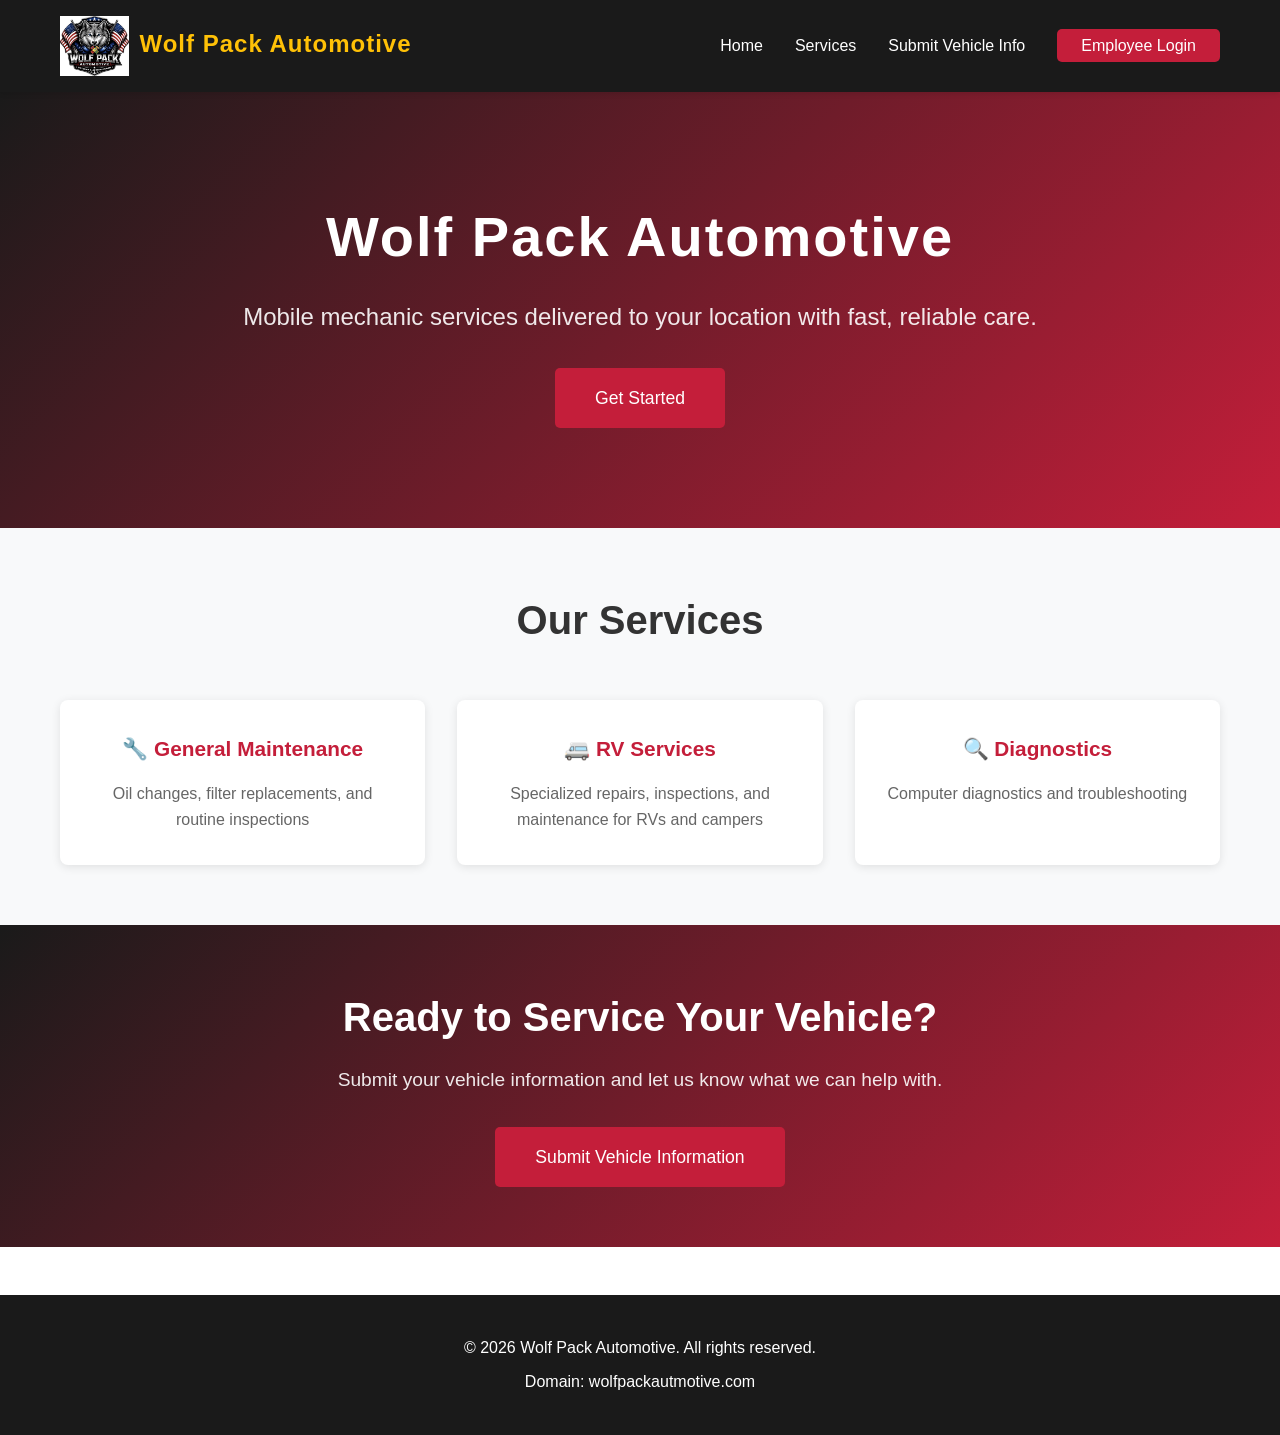
==== wolf pack automotive website/index.html @ 3f5e2287 "Add files via upload" ====
<!DOCTYPE html>
<html lang="en">
<head>
    <meta charset="UTF-8">
    <meta name="viewport" content="width=device-width, initial-scale=1.0">
    <title>Wolf Pack Automotive - Premium Auto Services</title>
    <link rel="stylesheet" href="css/style.css">
</head>
<body>
    <nav class="navbar">
        <div class="container">
            <div class="logo"><img src="images/wolf pack logo.jpeg" alt="Wolf Pack Automotive Logo" style="height:60px;vertical-align:middle;margin-right:10px;">Wolf Pack Automotive</div>
            <ul class="nav-links">
                <li><a href="index.html">Home</a></li>
                <li><a href="services.html">Services</a></li>
                <li><a href="form.html">Submit Vehicle Info</a></li>
                <li><a href="login.html" class="btn-primary">Employee Login</a></li>
            </ul>
        </div>
    </nav>

    <header class="hero">
        <div class="hero-content">
            <h1>Wolf Pack Automotive</h1>
            <p>Mobile mechanic services delivered to your location with fast, reliable care.</p>
            <a href="form.html" class="btn btn-large">Get Started</a>
        </div>
    </header>

    <section class="services-preview">
        <div class="container">
            <h2>Our Services</h2>
            <div class="services-grid">
                <div class="service-card" data-service="maintenance">
                    <h3>🔧 General Maintenance</h3>
                    <p>Oil changes, filter replacements, and routine inspections</p>
                </div>
                <div class="service-card" data-service="rv">
                    <h3>🚐 RV Services</h3>
                    <p>Specialized repairs, inspections, and maintenance for RVs and campers</p>
                </div>
                <div class="service-card" data-service="diagnostics">
                    <h3>🔍 Diagnostics</h3>
                    <p>Computer diagnostics and troubleshooting</p>
                </div>
            </div>

            <!-- Modal for service details -->
            <div id="serviceModal" class="modal hidden">
                <div class="modal-content">
                    <span id="closeModal" class="close">&times;</span>
                    <h2 id="modalTitle"></h2>
                    <ul id="modalDetails"></ul>
                </div>
            </div>
        </div>
    </section>

    <section class="cta">
        <div class="container">
            <h2>Ready to Service Your Vehicle?</h2>
            <p>Submit your vehicle information and let us know what we can help with.</p>
            <a href="form.html" class="btn btn-large">Submit Vehicle Information</a>
        </div>
    </section>

    <footer>
        <div class="container">
            <p>&copy; 2026 Wolf Pack Automotive. All rights reserved.</p>
            <p>Domain: wolfpackautmotive.com</p>
        </div>
    </footer>

    <script src="js/script.js"></script>
</body>
</html>
---- wolf pack automotive website/css/style.css ----
/* Modal Styles */
.modal {
    display: none;
    position: fixed;
    z-index: 1000;
    left: 0;
    top: 0;
    width: 100vw;
    height: 100vh;
    overflow: auto;
    background: rgba(0,0,0,0.5);
    justify-content: center;
    align-items: center;
}
.modal-content {
    background: #fff;
    margin: 10% auto;
    padding: 2rem 2.5rem;
    border-radius: 8px;
    max-width: 400px;
    box-shadow: 0 2px 20px rgba(0,0,0,0.2);
    position: relative;
    text-align: left;
}
.close {
    position: absolute;
    top: 10px;
    right: 20px;
    font-size: 2rem;
    color: #c41e3a;
    cursor: pointer;
}
.modal ul {
    margin-top: 1rem;
    padding-left: 1.2rem;
}
.modal ul li {
    margin-bottom: 0.5rem;
}
.modal.hidden {
    display: none !important;
}
/* Global Styles */
* {
    margin: 0;
    padding: 0;
    box-sizing: border-box;
}

:root {
    --primary-color: #1a1a1a;
    --secondary-color: #c41e3a;
    --accent-color: #ffc107;
    --text-color: #333;
    --text-light: #666;
    --border-color: #ddd;
    --bg-light: #f8f9fa;
    --bg-dark: #1a1a1a;
    --white: #ffffff;
}

html {
    scroll-behavior: smooth;
}

body {
    font-family: 'Segoe UI', Tahoma, Geneva, Verdana, sans-serif;
    line-height: 1.6;
    color: var(--text-color);
    background-color: var(--white);
}

.container {
    max-width: 1200px;
    margin: 0 auto;
    padding: 0 20px;
}

a {
    text-decoration: none;
    color: inherit;
}

/* Navigation Bar */
.navbar {
    background-color: var(--primary-color);
    color: var(--white);
    padding: 1rem 0;
    position: sticky;
    top: 0;
    z-index: 100;
    box-shadow: 0 2px 5px rgba(0,0,0,0.1);
}

.navbar .container {
    display: flex;
    justify-content: space-between;
    align-items: center;
}

.logo {
    font-size: 1.5rem;
    font-weight: bold;
    color: var(--accent-color);
    letter-spacing: 1px;
}

.nav-links {
    display: flex;
    list-style: none;
    gap: 2rem;
    align-items: center;
}

.nav-links a {
    color: var(--white);
    transition: color 0.3s;
}

.nav-links a:hover {
    color: var(--accent-color);
}

.btn-primary {
    background-color: var(--secondary-color);
    color: var(--white) !important;
    padding: 0.5rem 1.5rem;
    border-radius: 5px;
    transition: background-color 0.3s;
}

.btn-primary:hover {
    background-color: #a01730;
    color: var(--white) !important;
}

/* Hero Section */
.hero {
    background: linear-gradient(135deg, var(--primary-color) 0%, var(--secondary-color) 100%);
    color: var(--white);
    padding: 100px 20px;
    text-align: center;
}

.hero-content h1 {
    font-size: 3.5rem;
    margin-bottom: 1rem;
    letter-spacing: 2px;
}

.hero-content p {
    font-size: 1.5rem;
    margin-bottom: 2rem;
    opacity: 0.9;
}

/* Button Styles */
.btn {
    display: inline-block;
    padding: 0.75rem 2rem;
    background-color: var(--secondary-color);
    color: var(--white);
    border: none;
    border-radius: 5px;
    cursor: pointer;
    font-size: 1rem;
    transition: all 0.3s;
    text-align: center;
}

.btn:hover {
    background-color: #a01730;
    transform: translateY(-2px);
    box-shadow: 0 5px 15px rgba(196, 30, 58, 0.4);
}

.btn-large {
    padding: 1rem 2.5rem;
    font-size: 1.1rem;
}

.btn-submit {
    width: 100%;
    margin-top: 1rem;
}

/* Services Preview Section */
.services-preview {
    padding: 60px 20px;
    background-color: var(--bg-light);
}

.services-preview h2 {
    text-align: center;
    margin-bottom: 3rem;
    font-size: 2.5rem;
}

.services-grid {
    display: grid;
    grid-template-columns: repeat(auto-fit, minmax(250px, 1fr));
    gap: 2rem;
}

.service-card {
    background: var(--white);
    padding: 2rem;
    border-radius: 8px;
    box-shadow: 0 2px 10px rgba(0,0,0,0.1);
    transition: all 0.3s;
    text-align: center;
}

.service-card:hover {
    transform: translateY(-5px);
    box-shadow: 0 5px 20px rgba(196, 30, 58, 0.3);
}

.service-card h3 {
    margin-bottom: 1rem;
    color: var(--secondary-color);
    font-size: 1.3rem;
}

.service-card p {
    color: var(--text-light);
}

/* Services Full Page */
.services-full {
    padding: 60px 20px;
}

.services-full h1 {
    text-align: center;
    margin-bottom: 1rem;
    font-size: 3rem;
}

.section-subtitle {
    text-align: center;
    color: var(--text-light);
    font-size: 1.2rem;
    margin-bottom: 3rem;
}

.services-grid-full {
    display: grid;
    grid-template-columns: repeat(auto-fit, minmax(300px, 1fr));
    gap: 2rem;
    margin-bottom: 4rem;
}

.service-card-full {
    background: var(--bg-light);
    padding: 2rem;
    border-radius: 8px;
    border-left: 5px solid var(--secondary-color);
    transition: all 0.3s;
}

.service-card-full:hover {
    box-shadow: 0 5px 20px rgba(196, 30, 58, 0.2);
    transform: translateY(-3px);
}

.service-card-full h3 {
    color: var(--secondary-color);
    margin-bottom: 1rem;
    font-size: 1.3rem;
}

.service-card-full p {
    color: var(--text-light);
    margin-bottom: 1rem;
    font-size: 0.95rem;
}

.service-card-full ul {
    list-style: none;
    padding-left: 0;
}

.service-card-full li {
    padding: 0.5rem 0;
    color: var(--text-color);
}

.service-card-full li:before {
    content: "✓ ";
    color: var(--secondary-color);
    font-weight: bold;
    margin-right: 0.5rem;
}

/* CTA Section */
.cta {
    background: linear-gradient(135deg, var(--primary-color) 0%, var(--secondary-color) 100%);
    color: var(--white);
    padding: 60px 20px;
    text-align: center;
}

.cta h2 {
    font-size: 2.5rem;
    margin-bottom: 1rem;
}

.cta p {
    font-size: 1.2rem;
    margin-bottom: 2rem;
    opacity: 0.9;
}

.cta-box {
    background: var(--bg-light);
    padding: 3rem 2rem;
    border-radius: 8px;
    margin-top: 3rem;
}

.cta-box h2 {
    color: var(--secondary-color);
    margin-bottom: 1rem;
}

.cta-box p {
    color: var(--text-light);
    margin-bottom: 1.5rem;
}

/* Form Section */
.form-section {
    padding: 60px 20px;
    background-color: var(--bg-light);
    min-height: 80vh;
}

.form-wrapper {
    background: var(--white);
    padding: 3rem;
    border-radius: 8px;
    box-shadow: 0 5px 20px rgba(0,0,0,0.1);
    max-width: 600px;
    margin: 0 auto;
}

.form-wrapper h1 {
    text-align: center;
    margin-bottom: 0.5rem;
    color: var(--primary-color);
}

.form-subtitle {
    text-align: center;
    color: var(--text-light);
    margin-bottom: 2rem;
}

/* Form Styles */
.vehicle-form {
    display: flex;
    flex-direction: column;
}

.form-group {
    margin-bottom: 1.5rem;
}

.form-row {
    display: grid;
    grid-template-columns: 1fr 1fr 1fr;
    gap: 1rem;
}

@media (max-width: 768px) {
    .form-row {
        grid-template-columns: 1fr;
    }
}

.form-group label {
    display: block;
    margin-bottom: 0.5rem;
    font-weight: 600;
    color: var(--text-color);
}

.form-group input,
.form-group textarea {
    width: 100%;
    padding: 0.75rem;
    border: 1px solid var(--border-color);
    border-radius: 5px;
    font-size: 1rem;
    font-family: inherit;
    transition: border-color 0.3s;
}

.form-group input:focus,
.form-group textarea:focus {
    outline: none;
    border-color: var(--secondary-color);
    box-shadow: 0 0 5px rgba(196, 30, 58, 0.3);
}

.form-group textarea {
    resize: vertical;
}

/* Success Message */
.success-message {
    background-color: #d4edda;
    border: 1px solid #c3e6cb;
    border-radius: 5px;
    padding: 2rem;
    text-align: center;
    margin-top: 2rem;
    color: #155724;
}

.success-message.hidden {
    display: none;
}

.success-message h3 {
    margin-bottom: 0.5rem;
    font-size: 1.5rem;
}

.success-message button {
    margin-top: 1rem;
    background-color: #28a745;
}

.success-message button:hover {
    background-color: #218838;
}

.hidden {
    display: none !important;
}

.form-error {
    background-color: #ffe6e6;
    color: #a80000;
    border: 1px solid #ffb3b3;
    border-radius: 5px;
    padding: 1rem;
    margin: 1rem 0;
}

.note-box {
    background-color: #f8f4e9;
    border: 1px solid #e4d8c2;
    border-radius: 8px;
    padding: 1.5rem;
    margin-top: 1.5rem;
    color: #333;
}

.dashboard-list {
    overflow-x: auto;
    margin-top: 1.5rem;
}

.dashboard-table {
    width: 100%;
    border-collapse: collapse;
    margin-top: 1rem;
    font-size: 0.95rem;
}

.dashboard-table th,
.dashboard-table td {
    border: 1px solid var(--border-color);
    padding: 0.8rem;
    text-align: left;
    vertical-align: top;
}

/* Action button spacing */
.action-btn {
    margin-right: 0.5rem;
}

/* Status window */
.status-window {
    margin-top: 1rem;
    padding: 0.75rem 1rem;
    border-radius: 6px;
    background-color: #fff3cd;
    border: 1px solid #ffeeba;
    color: #856404;
    font-weight: 600;
}

.status-window.hidden {
    display: none !important;
}

.dashboard-table th {
    background-color: var(--bg-light);
    color: var(--primary-color);
}

/* Footer */
footer {
    background-color: var(--primary-color);
    color: var(--white);
    text-align: center;
    padding: 2rem;
    margin-top: 3rem;
}

footer p {
    margin: 0.5rem 0;
}

/* Responsive Design */
@media (max-width: 768px) {
    .navbar .container {
        flex-direction: column;
        gap: 1rem;
    }

    .logo {
        font-size: 1.2rem;
    }

    .nav-links {
        gap: 1rem;
        flex-wrap: wrap;
        justify-content: center;
    }

    .hero-content h1 {
        font-size: 2rem;
    }

    .hero-content p {
        font-size: 1.1rem;
    }

    .services-grid {
        grid-template-columns: 1fr;
    }

    .services-preview h2 {
        font-size: 2rem;
    }

    .form-wrapper {
        padding: 1.5rem;
    }

    .cta h2 {
        font-size: 1.8rem;
    }

    .cta p {
        font-size: 1rem;
    }
}
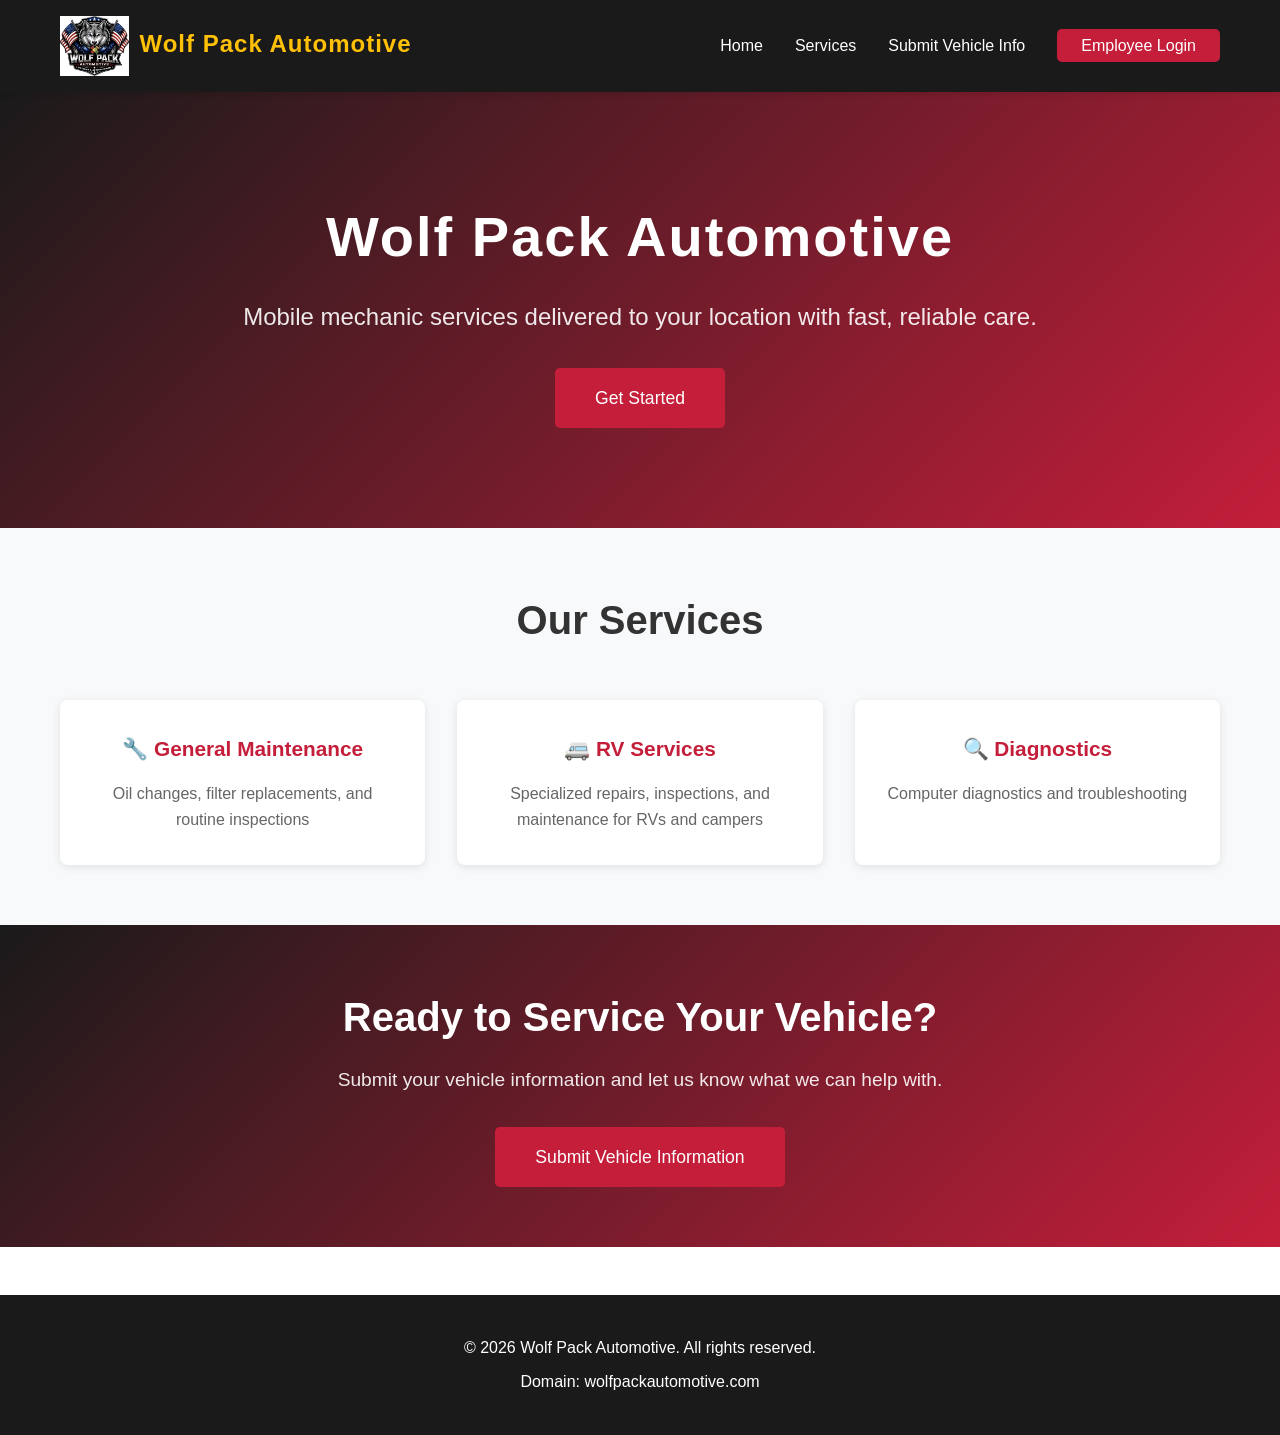
==== commit 109673b3: "Update index.html" ====
--- a/wolf pack automotive website/index.html
+++ b/wolf pack automotive website/index.html
@@ -67,7 +67,7 @@
     <footer>
         <div class="container">
             <p>&copy; 2026 Wolf Pack Automotive. All rights reserved.</p>
-            <p>Domain: wolfpackautmotive.com</p>
+            <p>Domain: wolfpackautomotive.com</p>
         </div>
     </footer>
 
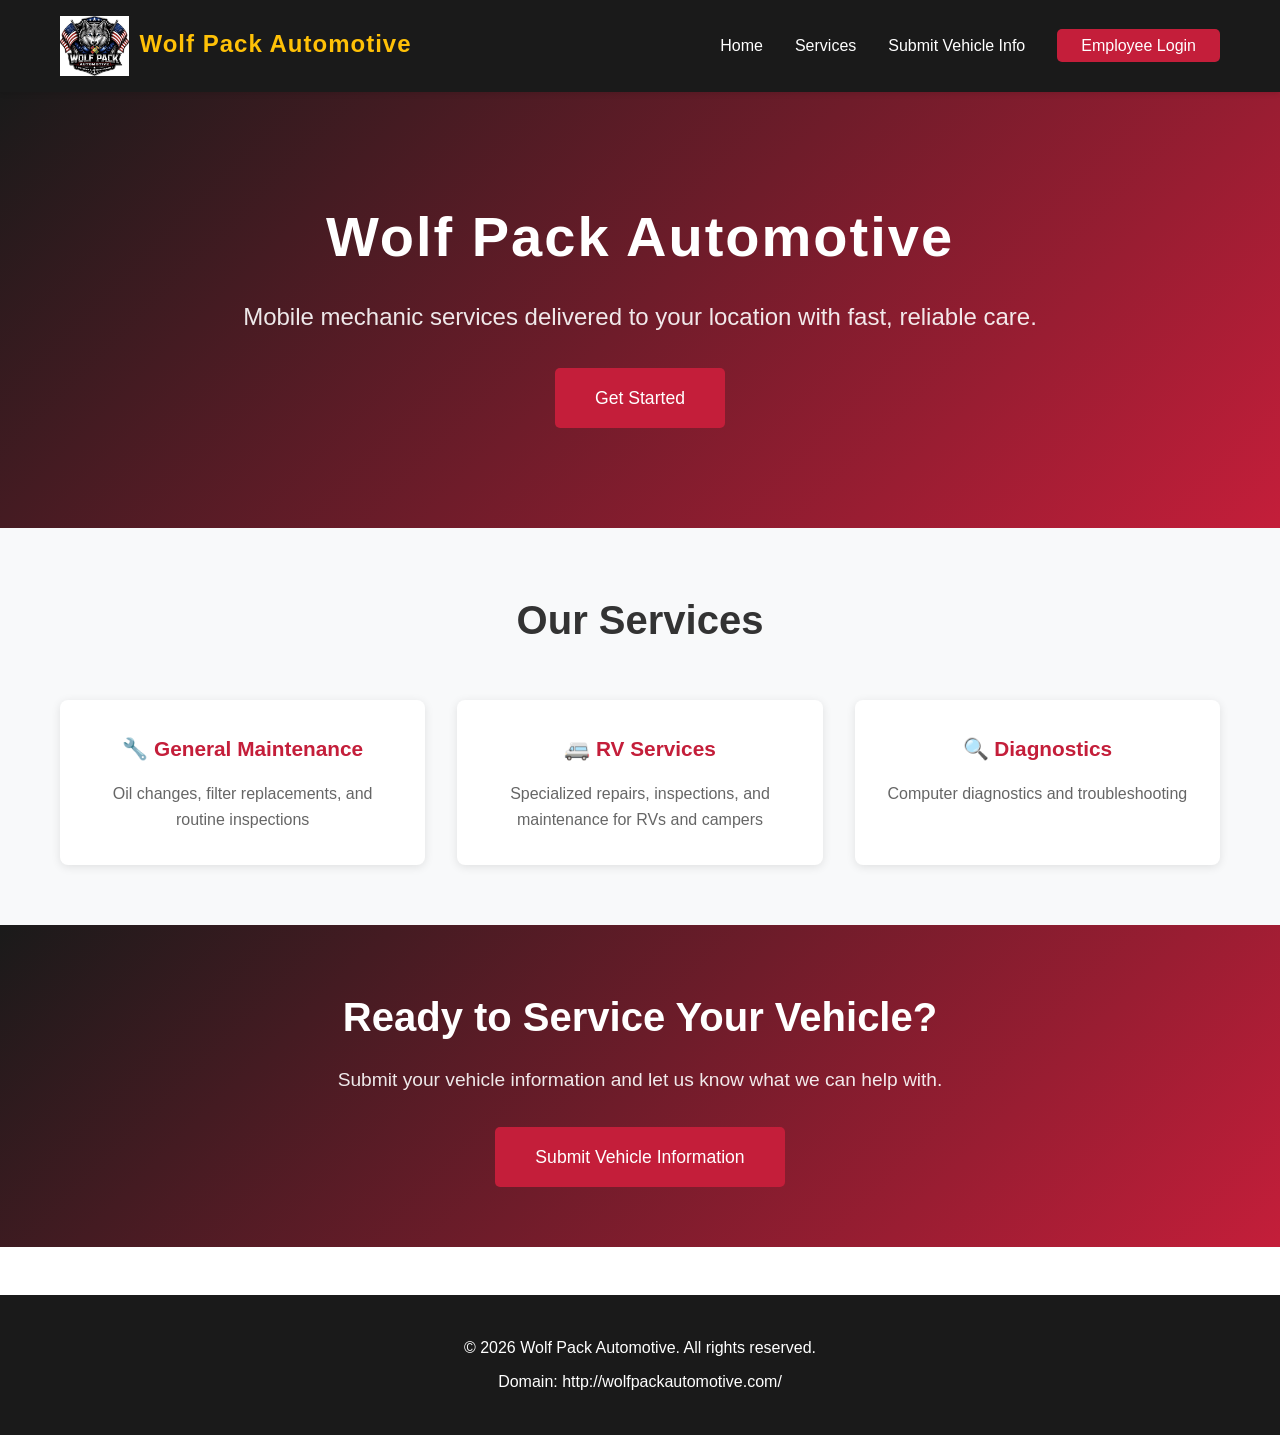
==== commit 0ad55869: "Update index.html" ====
--- a/wolf pack automotive website/index.html
+++ b/wolf pack automotive website/index.html
@@ -67,7 +67,7 @@
     <footer>
         <div class="container">
             <p>&copy; 2026 Wolf Pack Automotive. All rights reserved.</p>
-            <p>Domain: wolfpackautomotive.com</p>
+            <p>Domain: http://wolfpackautomotive.com/</p>
         </div>
     </footer>
 
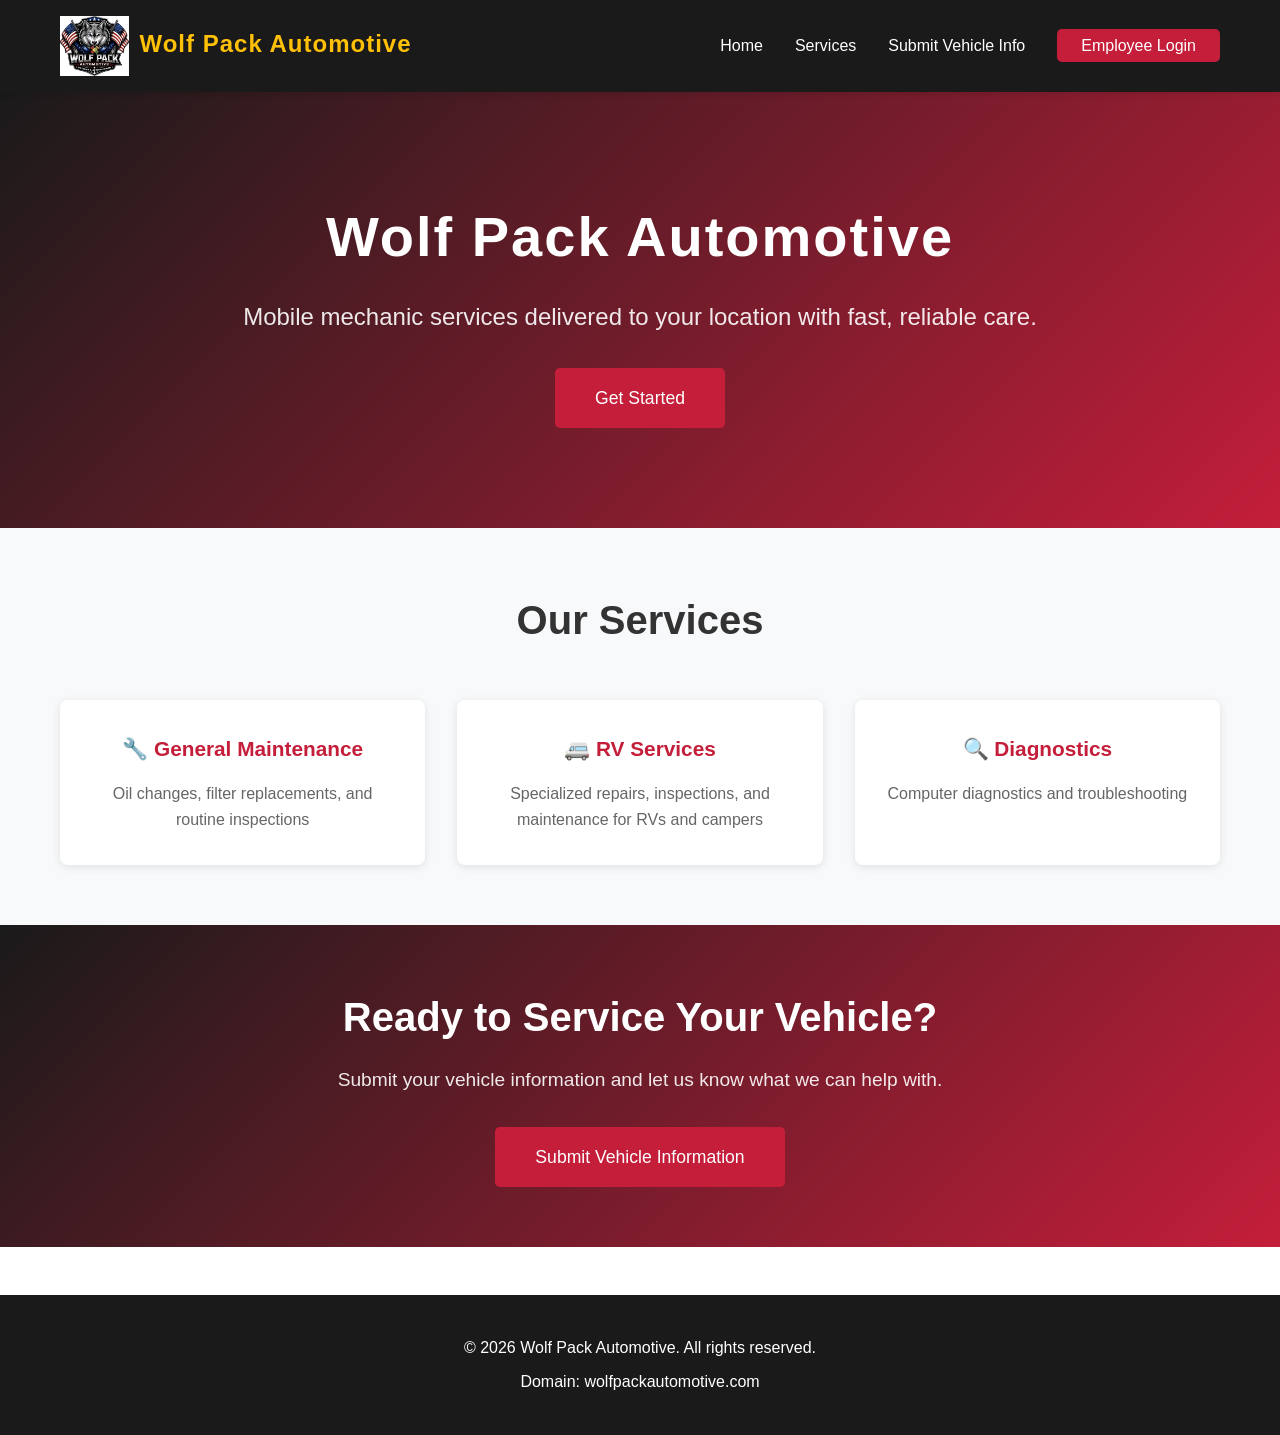
==== commit ff3fba29: "Update index.html" ====
--- a/wolf pack automotive website/index.html
+++ b/wolf pack automotive website/index.html
@@ -67,7 +67,7 @@
     <footer>
         <div class="container">
             <p>&copy; 2026 Wolf Pack Automotive. All rights reserved.</p>
-            <p>Domain: http://wolfpackautomotive.com/</p>
+            <p>Domain: wolfpackautomotive.com</p>
         </div>
     </footer>
 
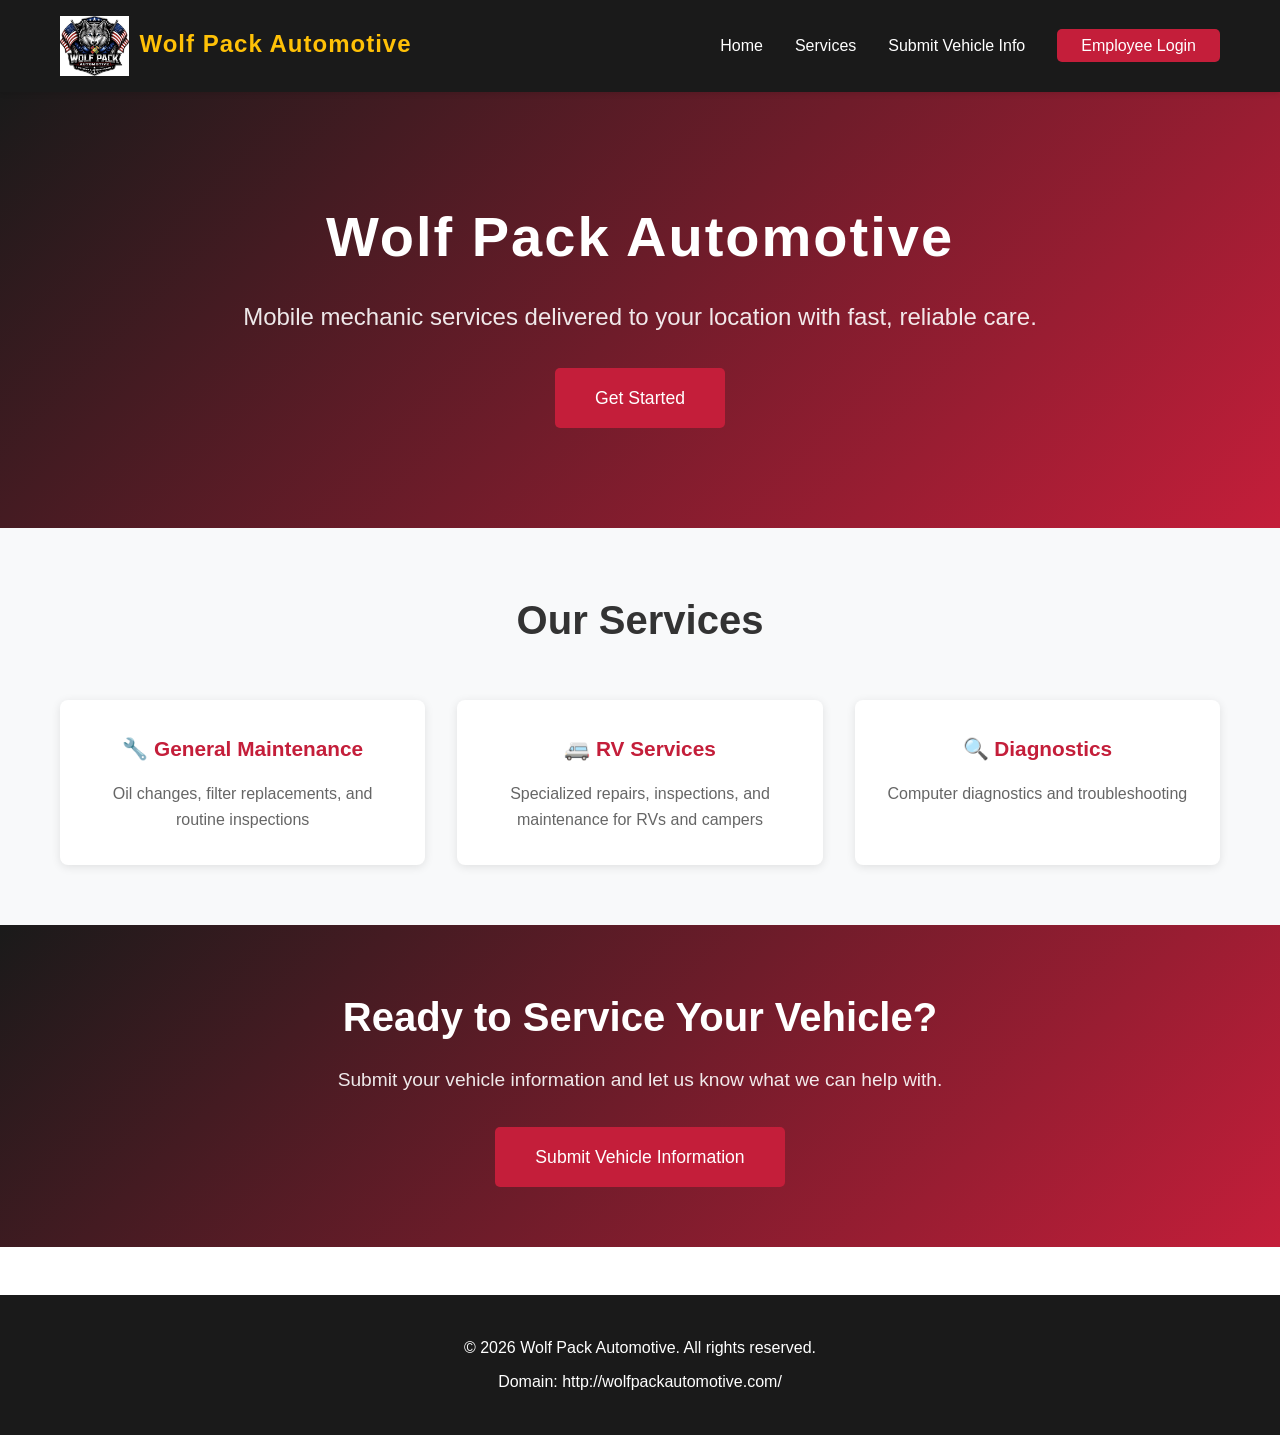
==== commit 11435631: "Update index.html" ====
--- a/wolf pack automotive website/index.html
+++ b/wolf pack automotive website/index.html
@@ -67,7 +67,7 @@
     <footer>
         <div class="container">
             <p>&copy; 2026 Wolf Pack Automotive. All rights reserved.</p>
-            <p>Domain: wolfpackautomotive.com</p>
+            <p>Domain: http://wolfpackautomotive.com/</p>
         </div>
     </footer>
 
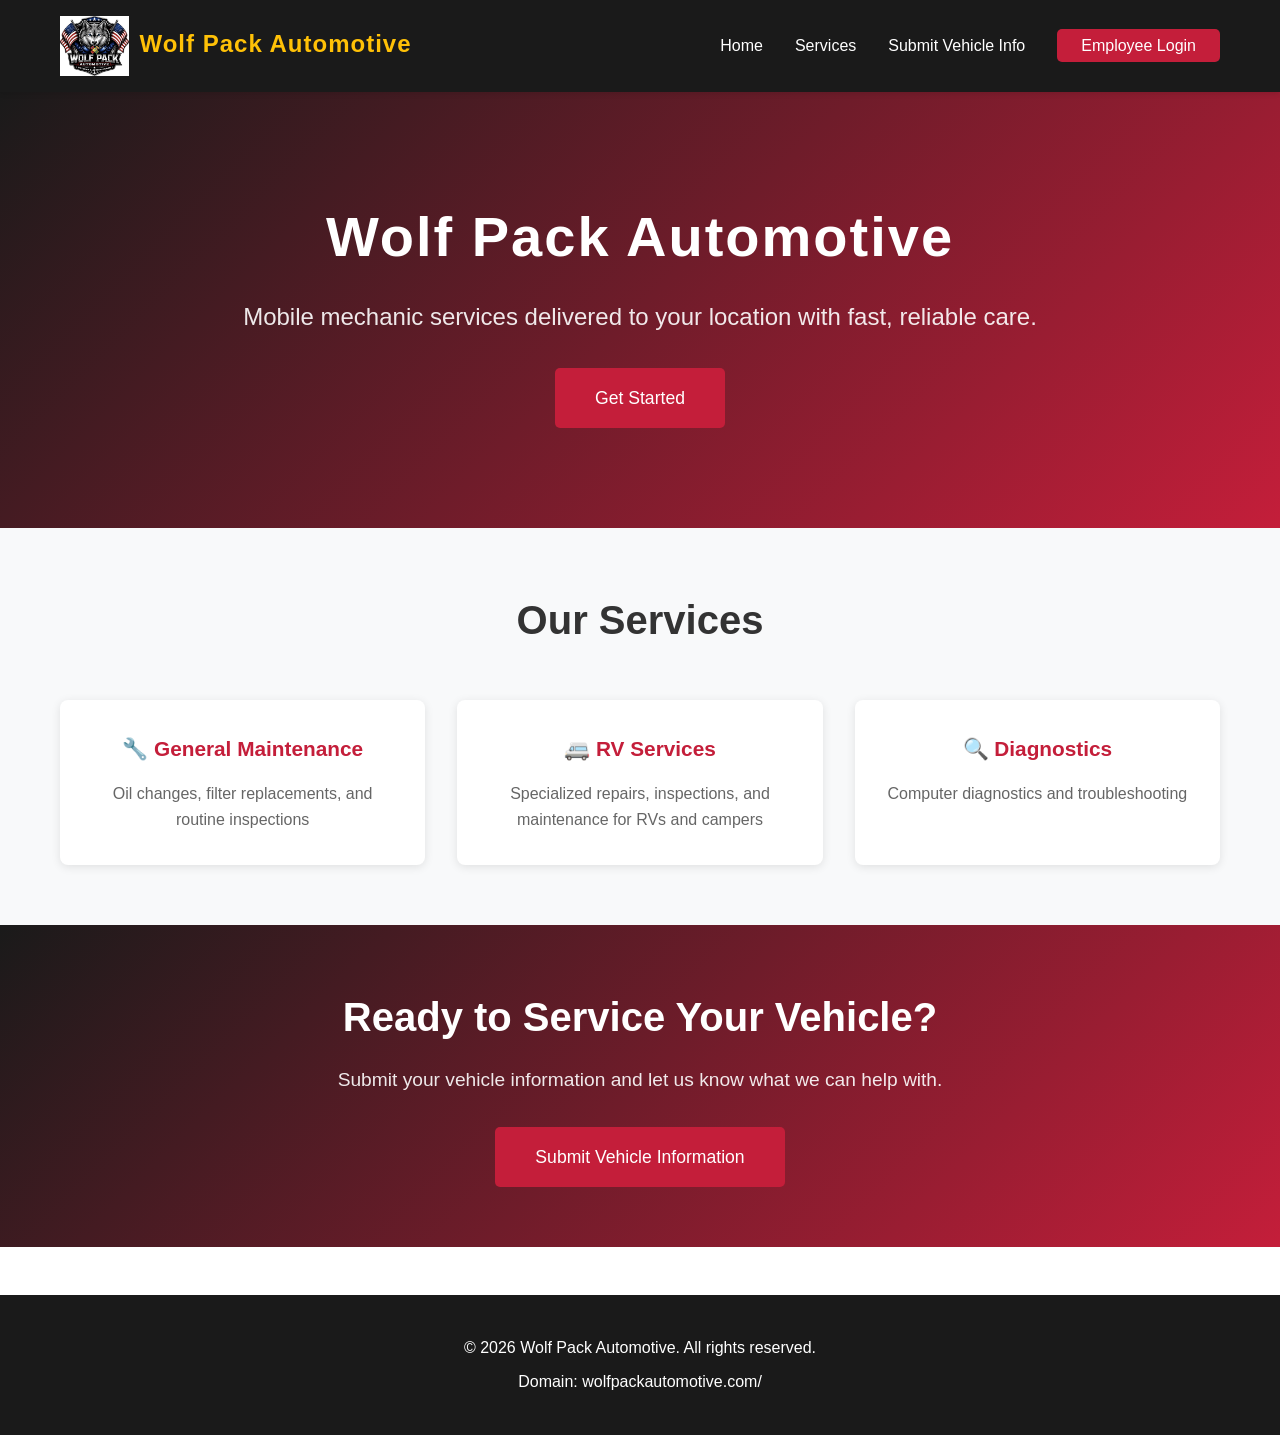
==== commit 786612f3: "Update index.html" ====
--- a/wolf pack automotive website/index.html
+++ b/wolf pack automotive website/index.html
@@ -67,7 +67,7 @@
     <footer>
         <div class="container">
             <p>&copy; 2026 Wolf Pack Automotive. All rights reserved.</p>
-            <p>Domain: http://wolfpackautomotive.com/</p>
+            <p>Domain: wolfpackautomotive.com/</p>
         </div>
     </footer>
 
